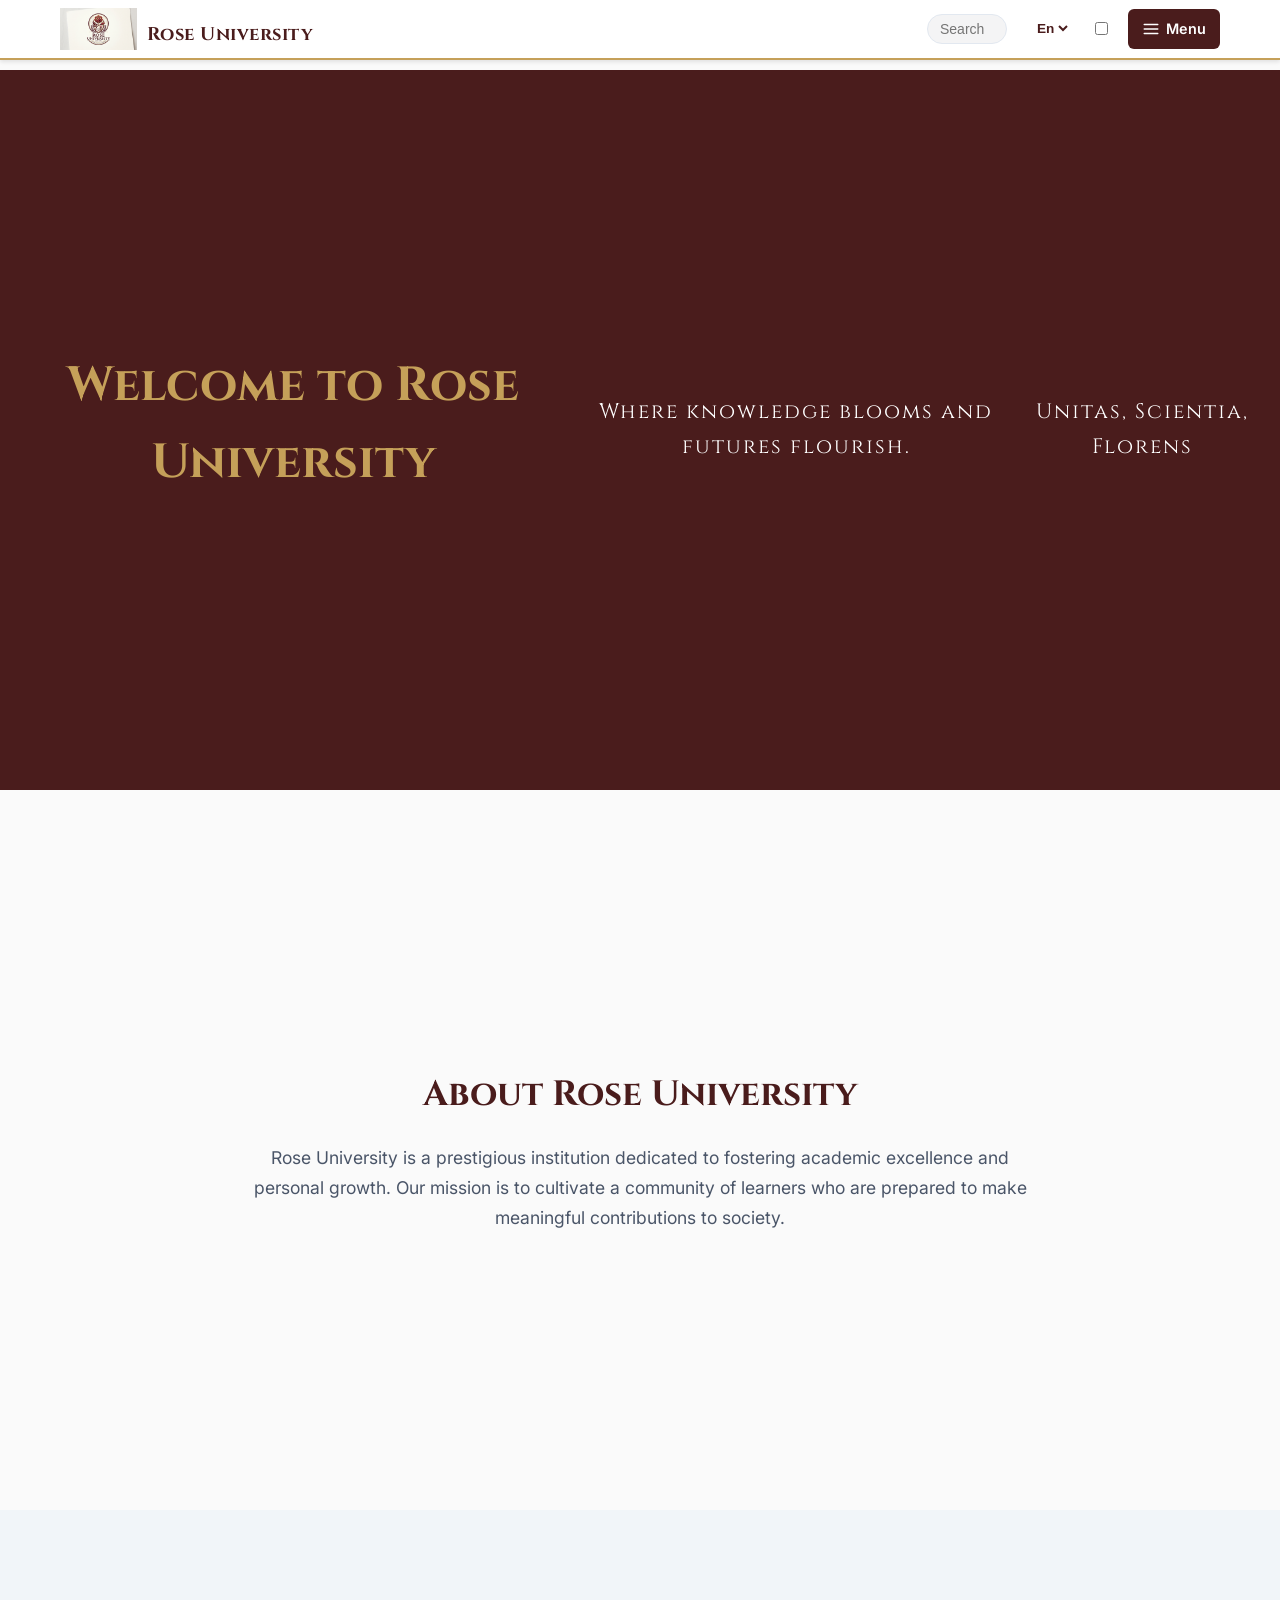
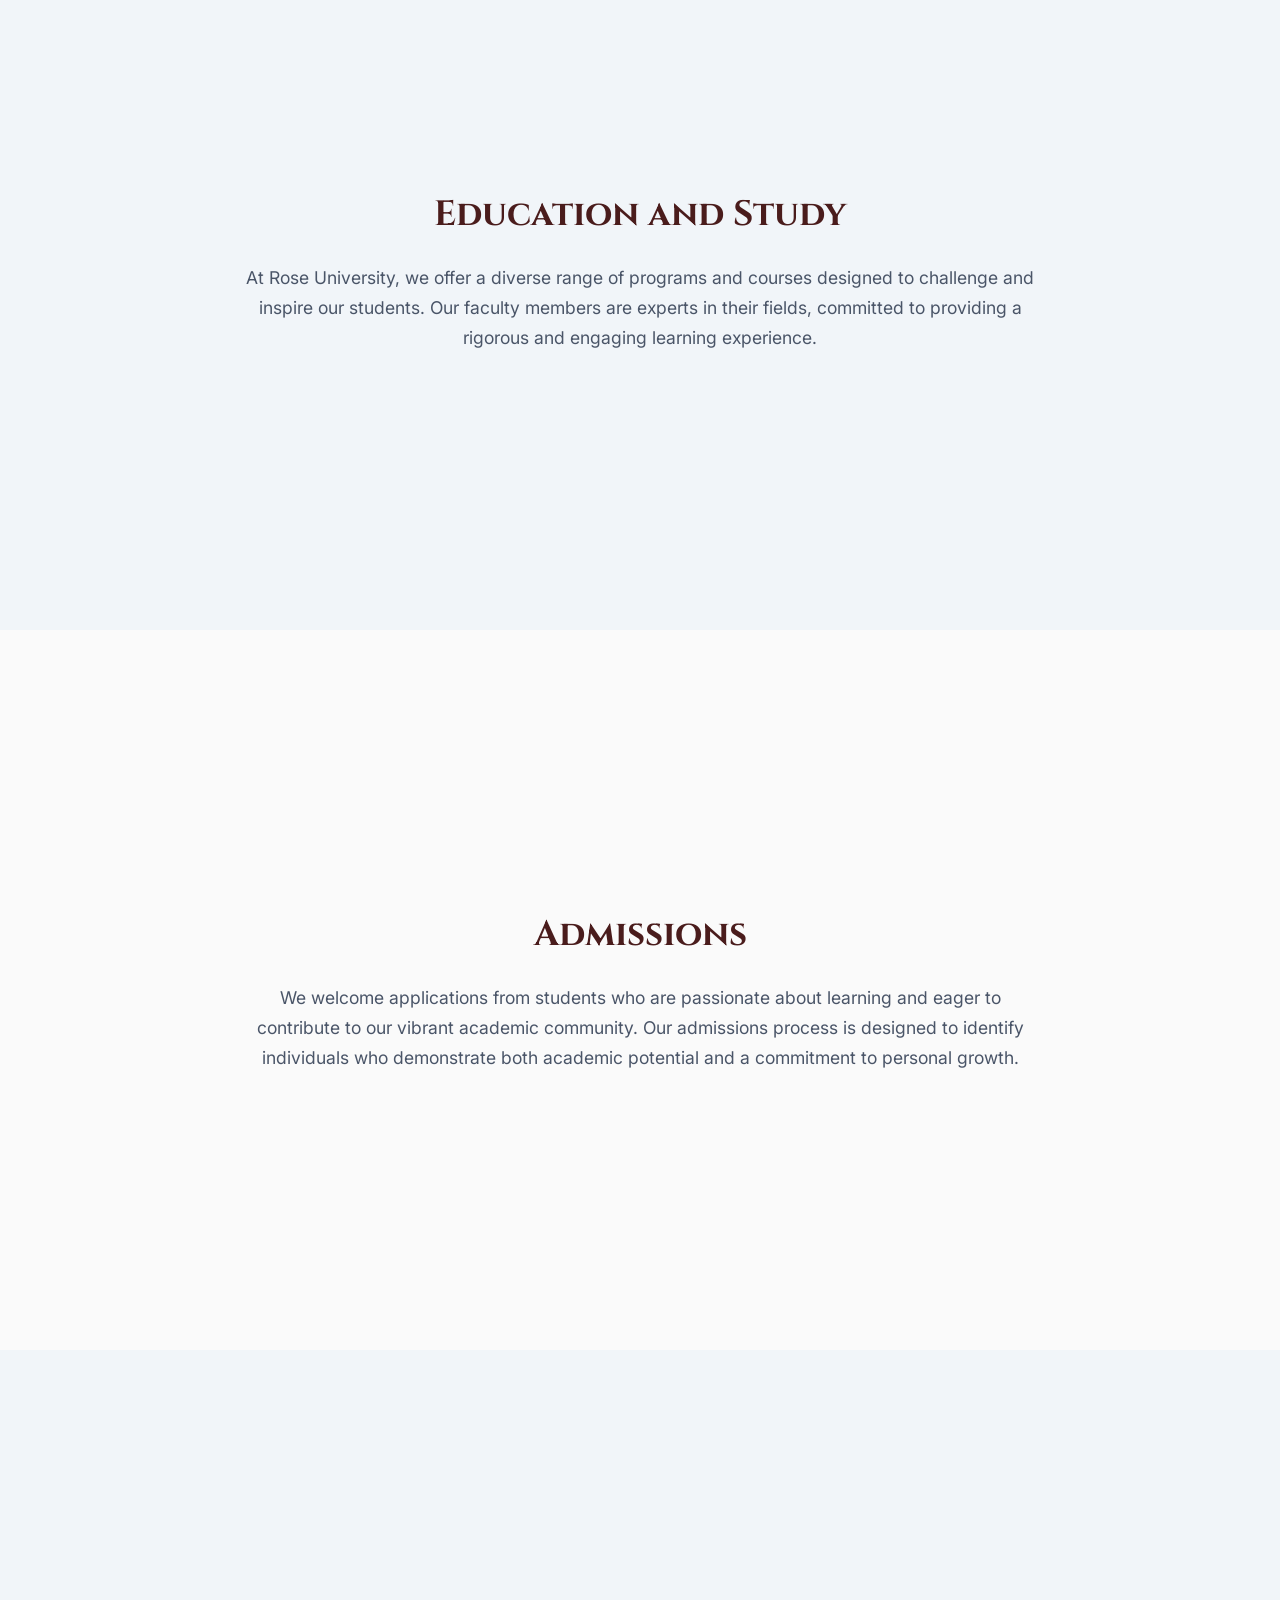
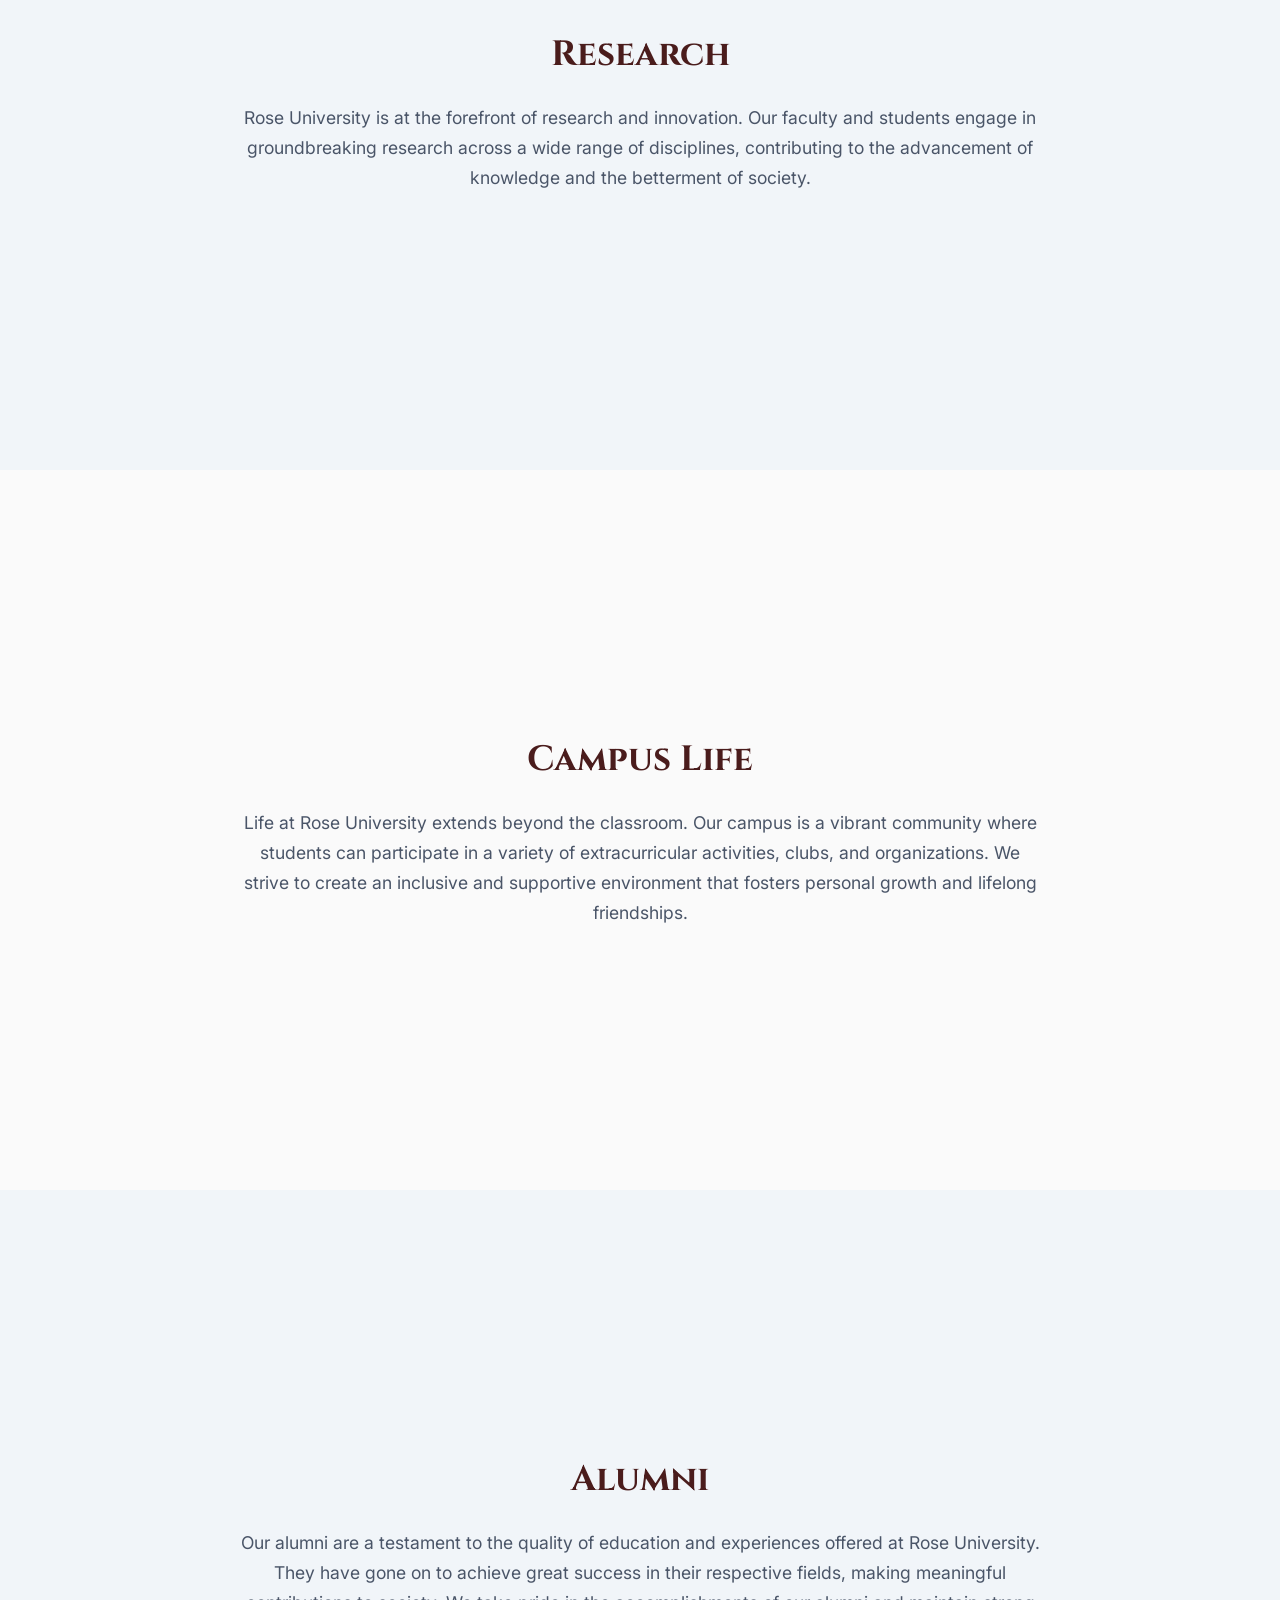
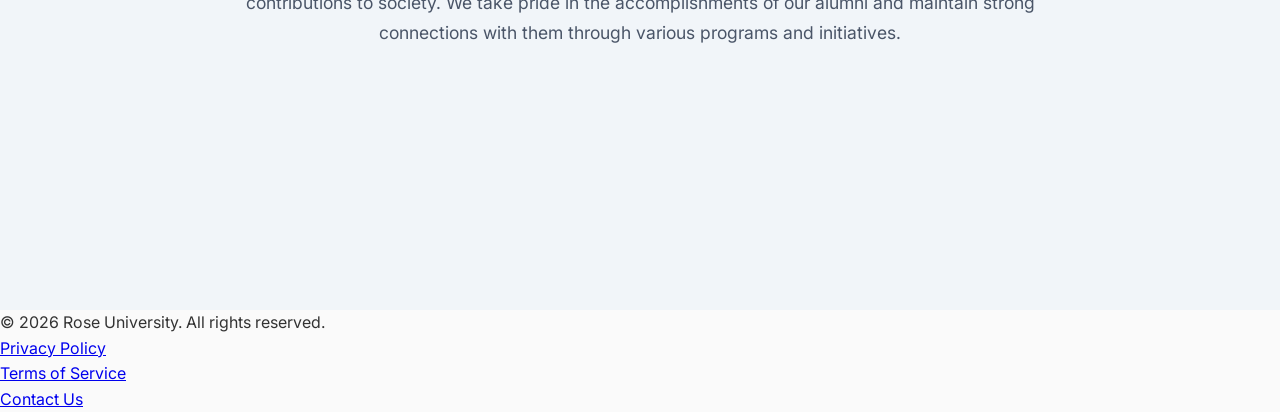
==== runi.html @ fd3b421b "Initial Rose university webpage build" ====
<!DOCTYPE html>
<html lang="en">
<head>
    <meta charset="UTF-8">
    <meta name="viewport" content="width=device-width, initial-scale=1.0">
    <title>Rose University</title>
    <link rel="stylesheet" href="styles1.css">
    <link href="https://fonts.googleapis.com/css2?family=Cinzel:wght@600;700&family=Inter:wght@400;500;600&display=swap" rel="stylesheet">
</head>
<body>
    <!--I'm building the homepage of my imaginary University, Rose University. Its colors are slightly dark blue and dark red and a rose symbol ...-->
    <header class="topbar">
        <div class="topbar-container">
            <a href="#hero" class="logo">
                <img src="runi_logo.png" alt="Rose University Logo" class="logo-image">
                <span class="name">Rose University</span>
            </a>
            <div class="topbar-actions">
                <div class="search-box">
                    <input type="text" placeholder="Search" aria-label="Search">
                </div>
                <div class="language-selector">
                    <svg class="globe-icon" xmlns="http://www.w3.org/2000/svg" viewBox="0 0 24 24" fill="none" stroke="currentColor" stroke-width="2" stroke-linecap="round" stroke-linejoin="round"><circle cx="12" cy="12" r="10"></circle><line x1="2" y1="12" x2="22" y2="12"></line><path d="M12 2a15.3 15.3 0 0 1 4 10 15.3 15.3 0 0 1-4 10 15.3 15.3 0 0 1-4-10 15.3 15.3 0 0 1 4-10z"></path></svg>
                    <select aria-label="Language">
                        <option value="en">En</option>
                        <option value="es">Es</option>
                        <option value="fr">Fr</option>
                    </select>
                </div>
                <input type="checkbox" id="menu-toggle" class="menu-checkbox">
                <label for="menu-toggle" class="menu-btn">
                    <svg class="hamburger-icon" xmlns="http://www.w3.org/2000/svg" viewBox="0 0 24 24" fill="none" stroke="currentColor" stroke-width="2" stroke-linecap="round" stroke-linejoin="round"><line x1="3" y1="12" x2="21" y2="12"></line><line x1="3" y1="6" x2="21" y2="6"></line><line x1="3" y1="18" x2="21" y2="18"></line></svg>
                    <span>Menu</span>
                </label>
                <nav class="dropdown-nav">
                    <ul>
                        <li><a href="#about">About</a></li>
                        <li><a href="#education_and_study">Education And Study</a></li>
                        <li><a href="#admissions">Admissions</a></li>
                        <li><a href="#research">Research</a></li>
                        <li><a href="#campus_life">Campus Life</a></li>
                        <li><a href="#alumni">Alumni</a></li>
                    </ul>
                </nav>
            </div>
        </div>
    </header>
    <main class="page-content">
        <section id="hero" class="section hero-section">
            <h1>Welcome to Rose University</h1>
            <p>Where knowledge blooms and futures flourish.</p>
            <p>Unitas, Scientia, Florens</p>
        </section>
        <section id="about" class="section">
            <div class="section-container">
                <h3>About Rose University</h3>
                <p>Rose University is a prestigious institution dedicated to fostering academic excellence and personal growth. Our mission is to cultivate a community of learners who are prepared to make meaningful contributions to society.</p>
            </div>
        </section>
        <section id="education_and_study" class="section dark-bg">
            <div class="section-container">
                <h3>Education and Study</h3>
                <p>At Rose University, we offer a diverse range of programs and courses designed to challenge and inspire our students. Our faculty members are experts in their fields, committed to providing a rigorous and engaging learning experience.</p>
            </div>
        </section>
        <section id="admissions" class="section">
            <div class="section-container">
                <h3>Admissions</h3>
                <p>We welcome applications from students who are passionate about learning and eager to contribute to our vibrant academic community. Our admissions process is designed to identify individuals who demonstrate both academic potential and a commitment to personal growth.</p>
            </div>
        </section>
        <section id="research" class="section dark-bg">
            <div class="section-container">
                <h3>Research</h3>
                <p>Rose University is at the forefront of research and innovation. Our faculty and students engage in groundbreaking research across a wide range of disciplines, contributing to the advancement of knowledge and the betterment of society.</p>
            </div>
        </section>
        <section id="campus_life" class="section">
            <div class="section-container">
                <h3>Campus Life</h3>
                <p>Life at Rose University extends beyond the classroom. Our campus is a vibrant community where students can participate in a variety of extracurricular activities, clubs, and organizations. We strive to create an inclusive and supportive environment that fosters personal growth and lifelong friendships.</p>
            </div>
        </section>
        <section id="alumni" class="section dark-bg">
            <div class="section-container">
                <h3>Alumni</h3>
                <p>Our alumni are a testament to the quality of education and experiences offered at Rose University. They have gone on to achieve great success in their respective fields, making meaningful contributions to society. We take pride in the accomplishments of our alumni and maintain strong connections with them through various programs and initiatives.</p>
            </div>
        </section>
        <footer class="footer">
            <div class="footer-container">
                <p>&copy; 2026 Rose University. All rights reserved.</p>
                <nav class="footer-nav">
                    <ul>
                        <li><a href="#privacy">Privacy Policy</a></li>
                        <li><a href="#terms">Terms of Service</a></li>
                        <li><a href="#contact">Contact Us</a></li>
                    </ul>
                </nav>
            </div>
        </footer>
    </main>    
</body>
</html>
---- styles1.css ----
:root {
    --dark-burgundy: #4A1C1C;
    --gold: #C5A059;
    --bg-light: #FAFAFA;
    --text-dark: #333333;
    --white: #FFFFFF;
    --border-color: #E2E8F0;
}

* {
    box-sizing: border-box;
    margin: 0;
    padding: 0;
}

body {
    font-family: 'Inter', sans-serif;
    background-color: var(--bg-light);
    color: var(--text-dark);
    line-height: 1.6;
}

.topbar {
    position: fixed;
    top: 0;
    left: 0;
    width: 100%;
    height: 60px;
    background-color: var(--white);
    border-bottom: 2px solid var(--gold);
    box-shadow: 0 2px 4px rgba(0, 0, 0, 0.1);
    z-index: 1000;
}

.topbar-container {
    max-width: 1200px;
    margin: 0 auto;
    display: flex;
    align-items: center;
    padding: 0 20px;
    justify-content: space-between;
    height: 100%;
}

.logo {
    display: flex;
    align-items: left;
    gap: 10px;
    text-decoration: none;
}

.logo-image {
  height: 42px;
  width: auto;
}


.name {
    font-family: 'Cinzel', serif;
    font-weight: 700;
    font-size: 1.15rem;
    color: var(--dark-burgundy);
    letter-spacing: 0.5px;
    padding-top: 12px;
}

.topbar-actions {
    display: flex;
    align-items: center;
    gap: 20px;
}

.search-box {
    position: relative;
    display: flex;
    align-items: center;
}

.search-box input {
    padding: 6px 12px;
    font-size: 0.875rem;
    border: 1px solid var(--border-color);
    border-radius: 20px;
    outline: none;
    background-color: #f4f4f5;
    transition: all 0.2s ease;
    width: 80px;
}

.search-icon {
  position: absolute;
  left: 12px;
  top: 50%;
  transform: translateY(-50%);
  color: #666;
  pointer-events: none; 
}

.language-selector {
  display: flex;
  align-items: center;
  gap: 2px;
  border: none;
  padding: 4px 4px;
  border-radius: 2px;
  background-color: var(--white);
  outline: none;
}

.language-selector select {
  border: none;
  background: transparent;
  font-size: 0.85rem;
  font-weight: 600;
  color: var(--dark-burgundy);
  cursor: pointer;
  outline: none;
}

.menu-btn {
    display: flex;
    align-items: center;
    gap: 6px;
    background-color: var(--dark-burgundy);
    color: var(--white);
    border: none;
    padding: 8px 14px;
    border-radius: 6px;
    font-weight: 600;
    font-size: 0.9rem;
    cursor: pointer;
    transition: background-color 0.2s ease;
}
.menu-btn:hover {
  background-color: #3f0c13;
}

.hamburger-icon {
  width: 18px;
  height: 18px;
  stroke: var(--white);
}

.dropdown-nav {
  display: none;
  position: absolute;
  top: 50px;
  right: 0;
  width: 220px;
  background-color: var(--white);
  border: 1px solid var(--border-color);
  border-radius: 8px;
  box-shadow: 0 10px 20px rgba(0, 0, 0, 0.12);
  padding: 10px 0;
}

.dropdown-nav ul {
  list-style: none;
}

.dropdown-nav a {
  text-decoration: none;
  color: var(--text-dark);
  font-weight: 500;
  font-size: 0.95rem;
  display: block;
  padding: 10px 20px;
  transition: background-color 0.2s ease, color 0.2s ease;
}

.dropdown-nav a:hover {
  background-color: #F8FAFC;
  color: var(--dark-burgundy);
}

.menu-checkbox:checked ~ .dropdown-nav {
  display: block;
}


.page-content {
  margin-top: 70px;
}
.section {
  padding: 100px 20px;
  min-height: 80vh;
  display: flex;
  align-items: center;
  justify-content: center;
}

.section-container {
  max-width: 800px;
  text-align: center;
}

.section h3 {
  font-family: 'Cinzel', serif;
  font-size: 2.2rem;
  color: var(--dark-burgundy);
  margin-bottom: 20px;
}

.section p {
  font-size: 1.1rem;
  line-height: 1.7;
  color: #4A5568;
}

/* Dark Section Accent styling */
.dark-bg {
  background-color: #F1F5F9;
}

/* Hero Section */
.hero-section {
  background-color: var(--dark-burgundy);
  color: var(--white);
  text-align: center;
}

.hero-section h1 {
  font-family: 'Cinzel', serif;
  font-size: 3rem;
  color: var(--gold);
  margin-bottom: 10px;
}

.hero-section p {
  font-family: 'Cinzel', serif;
  color: var(--white);
  font-size: 1.3rem;
  letter-spacing: 2px;
}
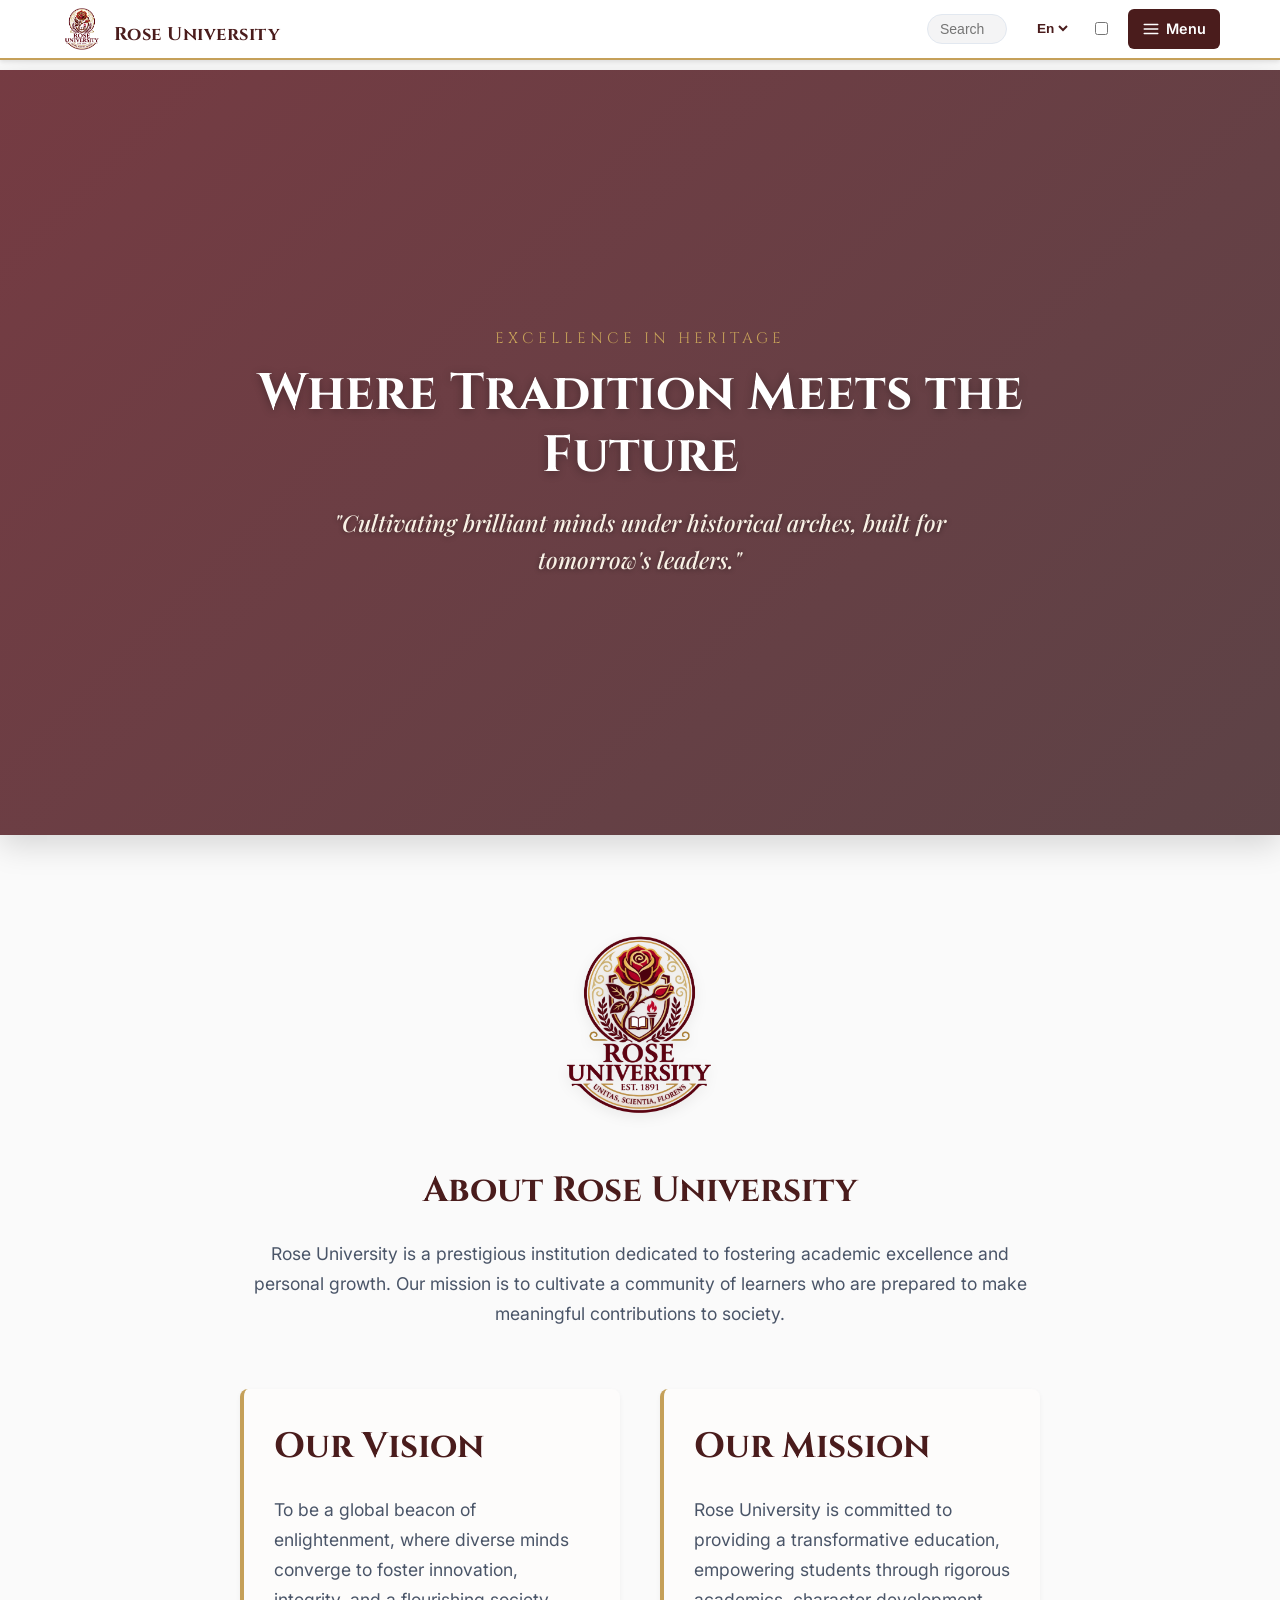
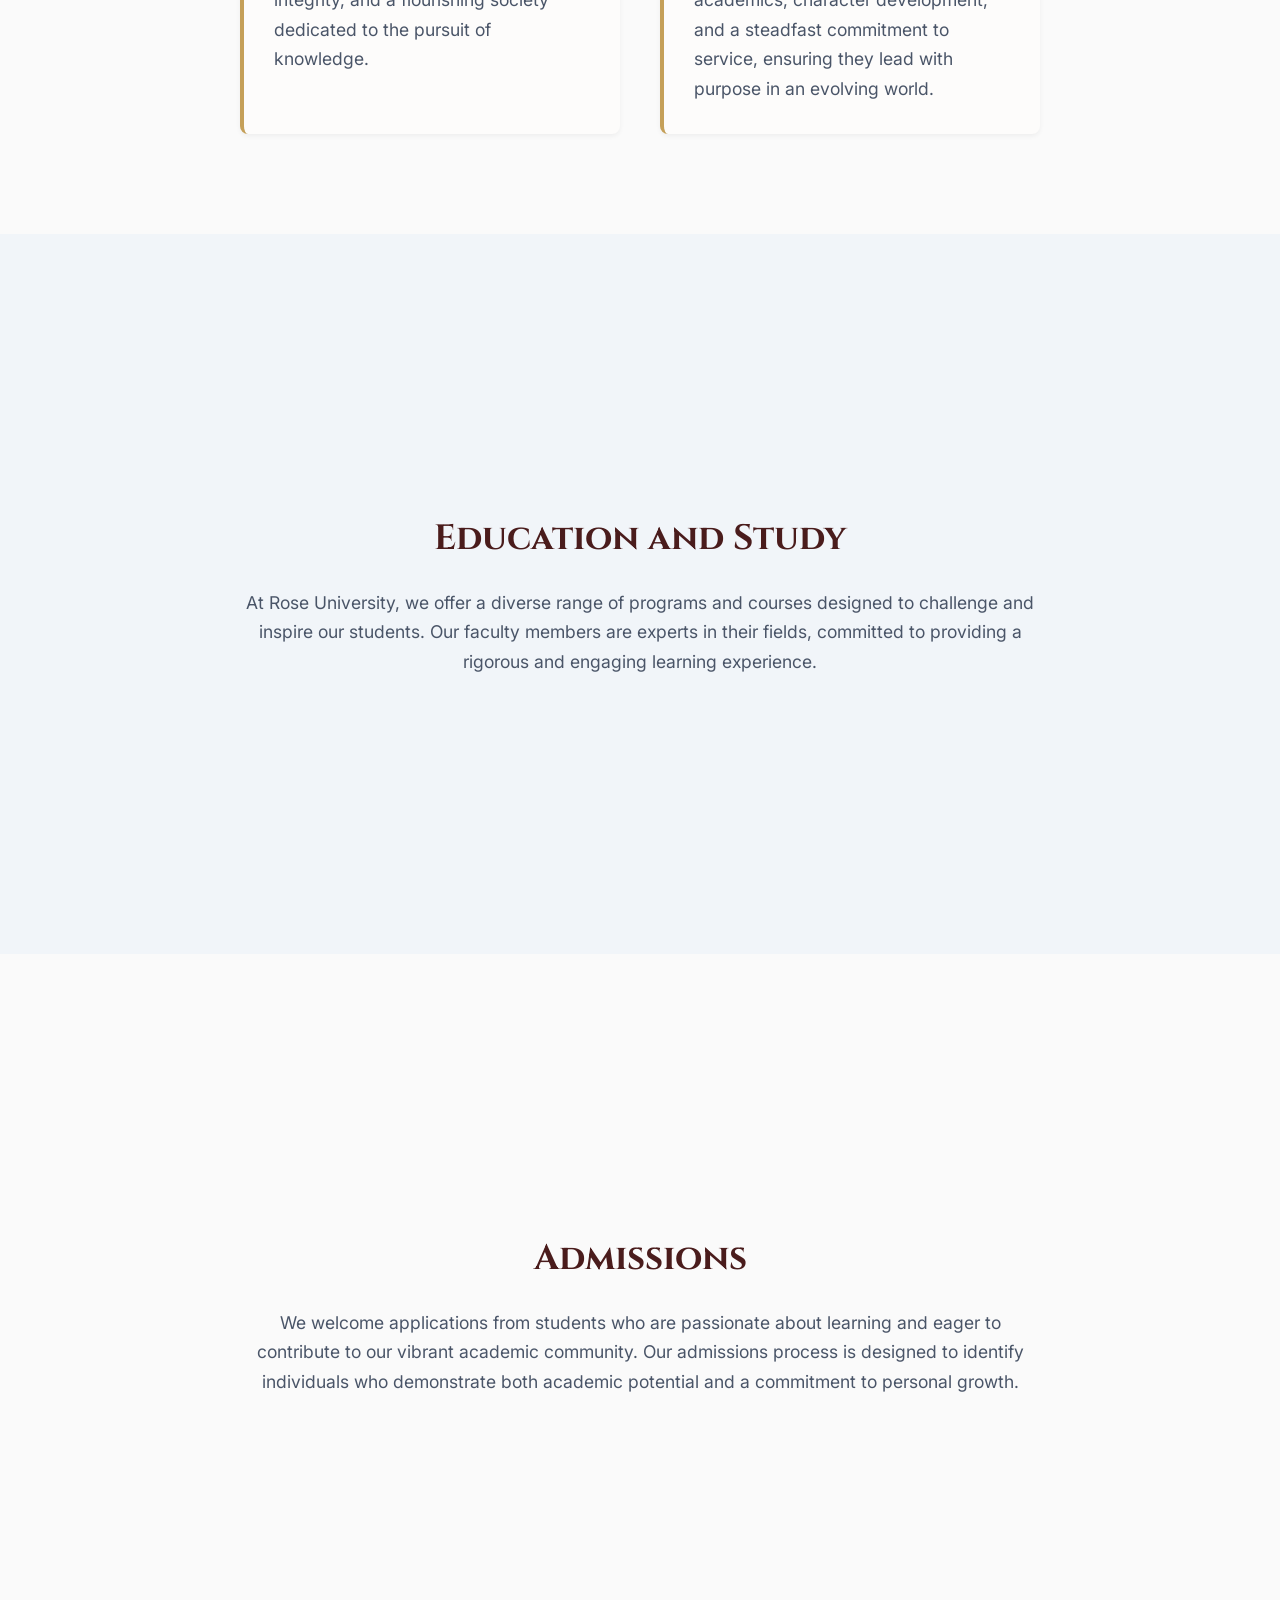
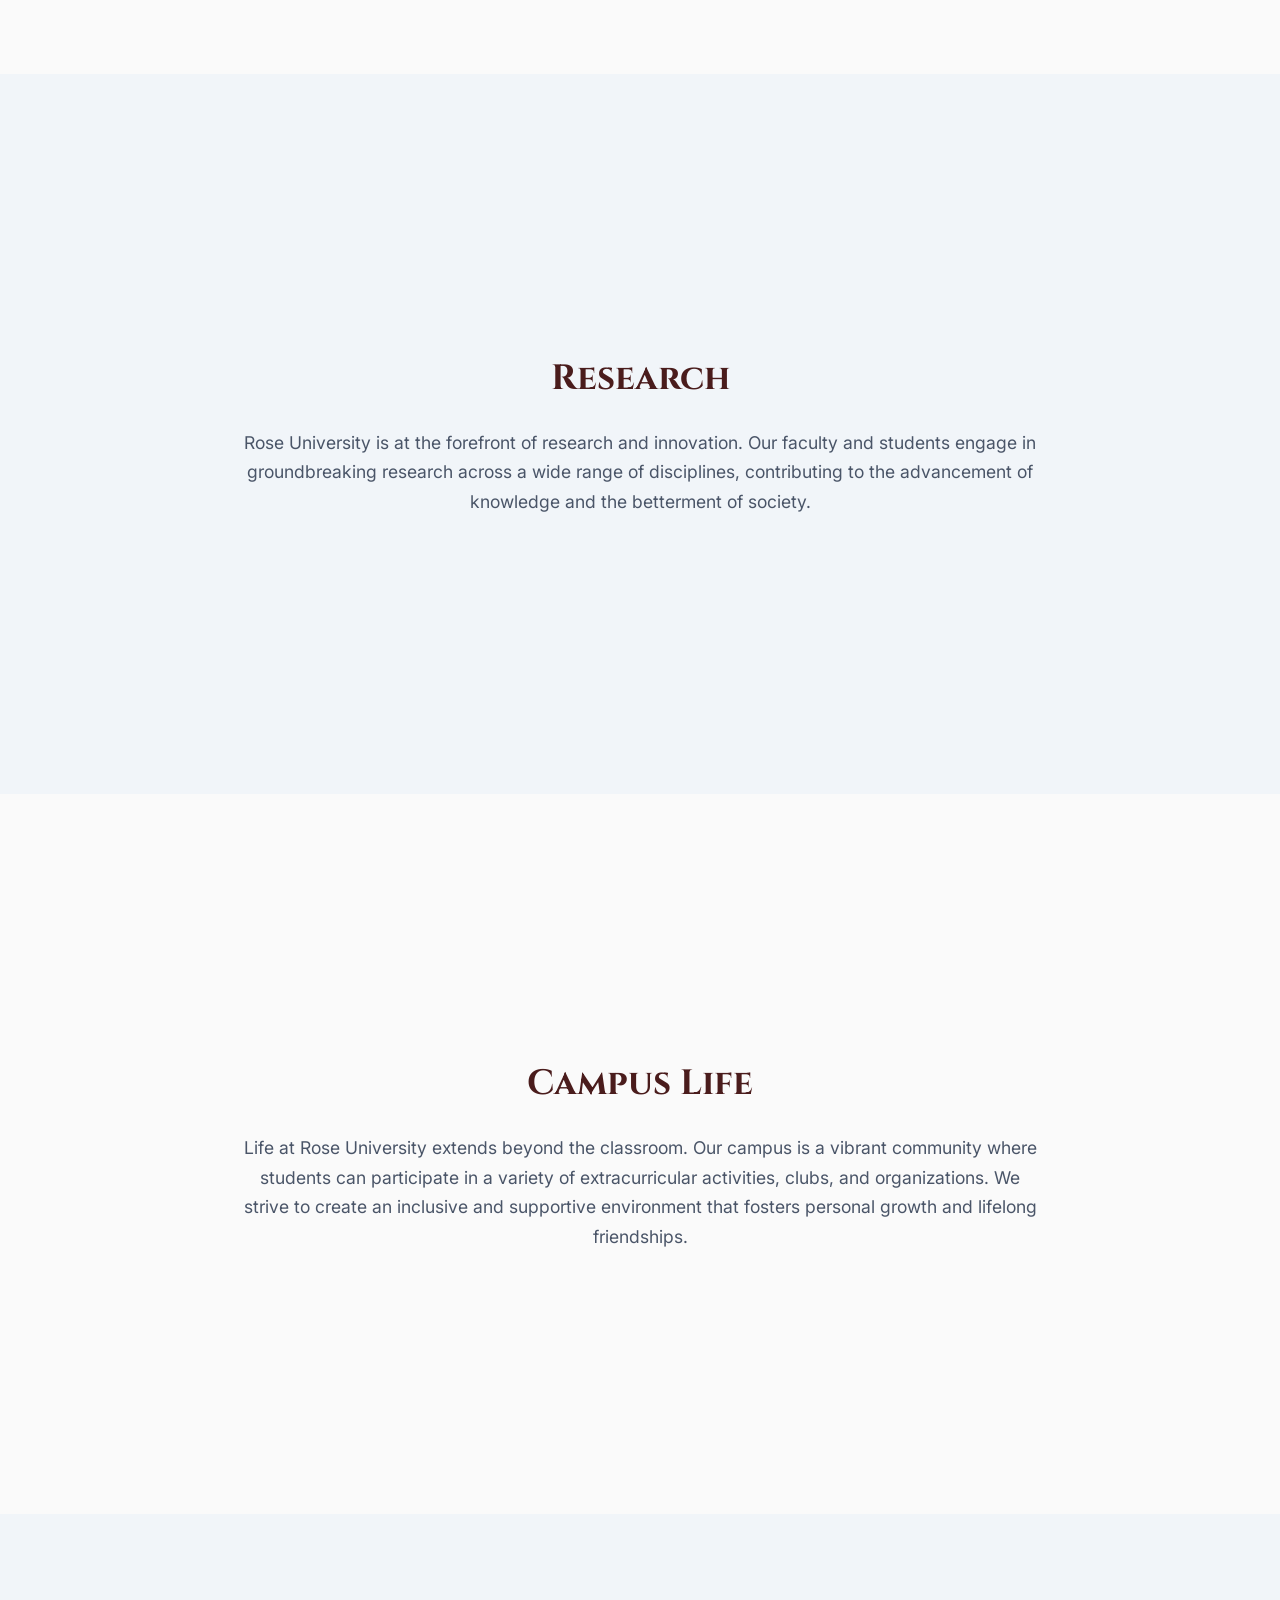
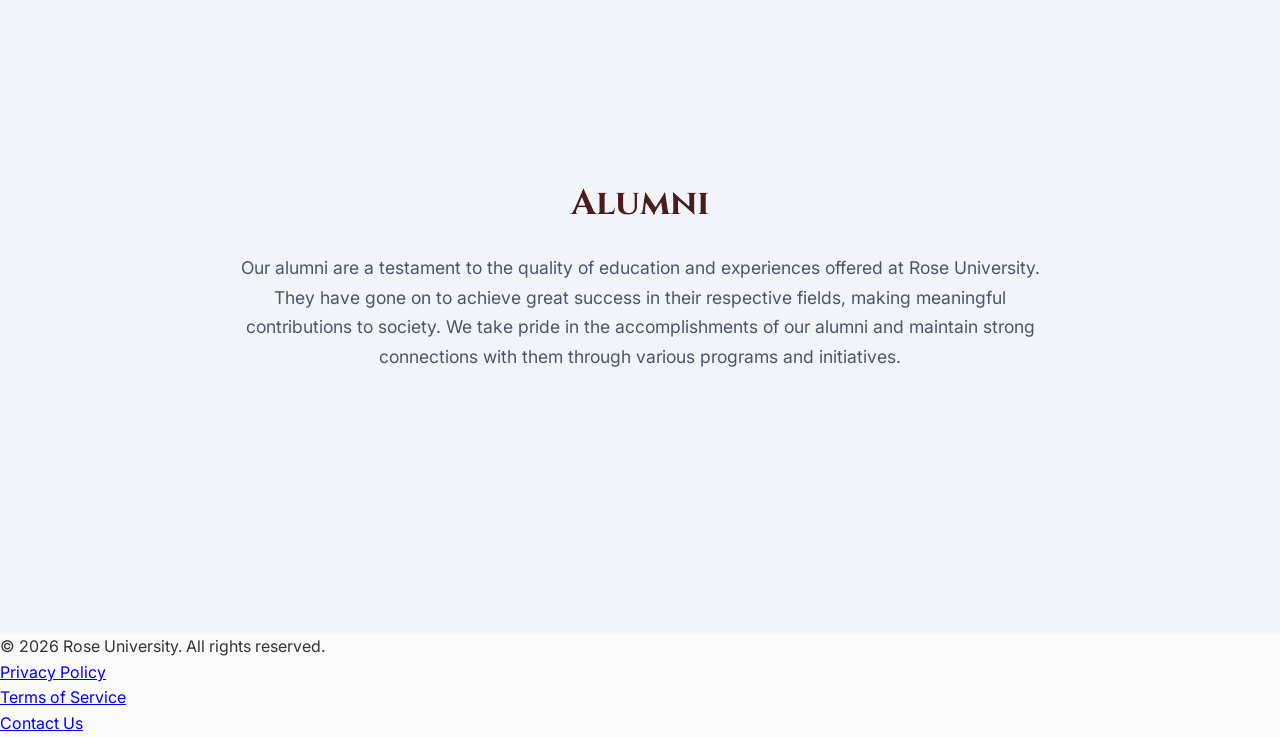
==== commit a1feee35: "My First Ammendments - slide show and about section" ====
--- a/runi.html
+++ b/runi.html
@@ -6,6 +6,7 @@
     <title>Rose University</title>
     <link rel="stylesheet" href="styles1.css">
     <link href="https://fonts.googleapis.com/css2?family=Cinzel:wght@600;700&family=Inter:wght@400;500;600&display=swap" rel="stylesheet">
+    <link href="https://fonts.googleapis.com/css2?family=Cinzel:wght@600;700&family=Playfair+Display:ital,wght@1,500;1,700&family=Inter:wght@400;500&display=swap" rel="stylesheet">
 </head>
 <body>
     <!--I'm building the homepage of my imaginary University, Rose University. Its colors are slightly dark blue and dark red and a rose symbol ...-->
@@ -46,15 +47,51 @@
         </div>
     </header>
     <main class="page-content">
-        <section id="hero" class="section hero-section">
-            <h1>Welcome to Rose University</h1>
-            <p>Where knowledge blooms and futures flourish.</p>
-            <p>Unitas, Scientia, Florens</p>
+        <section id="hero" class="hero-slider">
+            <div class="slider-track">
+                <div class="slide slide-1">
+                    <div class="slide-overlay"></div>
+                    <div class="slide-content">
+                        <span class="slide-tagline">Excellence in Heritage</span>
+                        <h1 class="slide-title">Where Tradition Meets the Future</h1>
+                        <p class="slide-commentary">"Cultivating brilliant minds under historical arches, built for tomorrow's leaders."</p>
+                    </div>
+                </div>
+                <div class="slide slide-2">
+                    <div class="slide-overlay"></div>
+                    <div class="slide-content">
+                        <span class="slide-tagline">Academic Innovation</span>
+                        <h1 class="slide-title">Unbound Intellectual Discovery</h1>
+                        <p class="slide-commentary">"Fostering groundbreaking research across global disciplines with passion and precision."</p>
+                    </div>
+                </div>
+                <div class="slide slide-3">
+                    <div class="slide-overlay"></div>
+                    <div class="slide-content">
+                        <span class="slide-tagline">Vibrant Campus Life</span>
+                        <h1 class="slide-title">A Community That Flourishes</h1>
+                        <p class="slide-commentary">"Unitas, Scientia, Florens — In unity and knowledge, we bloom together."</p>
+                    </div>
+                </div>
+            </div>
         </section>
         <section id="about" class="section">
             <div class="section-container">
+                <div class="about-logo-container">
+                    <img src="runi_logo.png" alt="Rose University Large Crest" class="about-logo_large">
+                </div>
                 <h3>About Rose University</h3>
                 <p>Rose University is a prestigious institution dedicated to fostering academic excellence and personal growth. Our mission is to cultivate a community of learners who are prepared to make meaningful contributions to society.</p>
+                <div class="vision-mission-grid">
+                    <div class="vm-item">
+                        <h3>Our Vision</h3>
+                        <p>To be a global beacon of enlightenment, where diverse minds converge to foster innovation, integrity, and a flourishing society dedicated to the pursuit of knowledge.</p>
+                    </div>
+                    <div class="vm-item">
+                        <h3>Our Mission</h3>
+                        <p>Rose University is committed to providing a transformative education, empowering students through rigorous academics, character development, and a steadfast commitment to service, ensuring they lead with purpose in an evolving world.</p>
+                    </div>
+                </div>
             </div>
         </section>
         <section id="education_and_study" class="section dark-bg">
--- a/styles1.css
+++ b/styles1.css
@@ -52,8 +52,64 @@
 .logo-image {
   height: 42px;
   width: auto;
-}
-
+  background: transparent;
+}
+
+.about-section {
+  padding: 120px 20px; /* Increased padding */
+  background-color: var(--white); /* Contrasts dark hero/academics */
+}
+
+/* Container for the large About page logo */
+.about-logo-container {
+  text-align: center;
+  margin-bottom: 40px; /* Space before the h2 header */
+}
+
+/* The large version of the logo */
+.about-logo_large {
+  /* Significantly larger than the topbar's 42px */
+  height: 180px; 
+  width: auto;
+  
+  /* Apply a slight shadow to lift the logo off the page */
+  filter: drop-shadow(0 4px 6px rgba(0,0,0,0.1));
+  
+  /* Smoothly scales if the screen gets very small */
+  max-width: 100%;
+}
+
+/* Styling for Vision & Mission Grid */
+.vision-mission-grid {
+  display: flex;
+  gap: 40px;
+  margin-top: 60px; /* Space after the main description */
+  text-align: left; /* Reading alignment */
+  flex-wrap: wrap; /* Stacks on mobile */
+}
+
+.vm-item {
+  flex: 1; /* Equal width columns */
+  min-width: 280px; /* Prevents squeezing */
+  background-color: #FDFCFB; /* Very subtle background lift */
+  padding: 30px;
+  border-radius: 8px;
+  border-left: 4px solid var(--gold); /* Classic academic accent */
+  box-shadow: 0 2px 5px rgba(0,0,0,0.05);
+}
+
+.vm-item h3 {
+  font-family: 'Cinzel', serif;
+  color: var(--dark-burgundy);
+  font-size: 1.5rem;
+  margin-bottom: 15px;
+}
+
+.vm-item p {
+  font-size: 1rem;
+  line-height: 1.6;
+  color: #555;
+}
 
 .name {
     font-family: 'Cinzel', serif;
@@ -212,23 +268,120 @@
   background-color: #F1F5F9;
 }
 
-/* Hero Section */
-.hero-section {
-  background-color: var(--dark-burgundy);
-  color: var(--white);
+
+.hero-slider {
+  position: relative;
+  width: 100%;
+  height: 85vh; /* Takes up 85% of view height */
+  overflow: hidden;
+  box-shadow: 0 10px 30px rgba(0, 0, 0, 0.15); /* Seamless blend into section below */
+}
+
+/* Sliding Track (Width = 300% for 3 slides) */
+.slider-track {
+  display: flex;
+  width: 300%;
+  height: 100%;
+  animation: slideAnimation 18s infinite ease-in-out;
+}
+
+/* --- INDIVIDUAL SLIDES & BURGUNDY SPLASHED BACKGROUNDS --- */
+.slide {
+  position: relative;
+  width: 100%;
+  height: 100%;
+  background-size: cover;
+  background-position: center;
+  display: flex;
+  align-items: center;
+  justify-content: center;
   text-align: center;
-}
-
-.hero-section h1 {
+  padding: 0 20px;
+}
+
+/* Slide 1: Historical Architecture */
+.slide-1 {
+  background-image: url('https://images.unsplash.com/photo-1541339907198-e08756dedf3f?auto=format&fit=crop&w=1600&q=80');
+}
+
+/* Slide 2: Modern Library/Study */
+.slide-2 {
+  background-image: url('https://images.unsplash.com/photo-1523050854058-8df90110c9f1?auto=format&fit=crop&w=1600&q=80');
+}
+
+/* Slide 3: Campus Grounds */
+.slide-3 {
+  background-image: url('https://images.unsplash.com/photo-1562774053-701939374585?auto=format&fit=crop&w=1600&q=80');
+}
+
+/* Burgundy Overlay Filter */
+.slide-overlay {
+  position: absolute;
+  top: 0;
+  left: 0;
+  width: 100%;
+  height: 100%;
+  /* Gradient overlay: Burgundy blend with dark vignette */
+  background: linear-gradient(
+    135deg,
+    rgba(88, 17, 26, 0.82) 0%, 
+    rgba(40, 5, 10, 0.75) 100%
+  );
+  z-index: 1;
+}
+
+/* --- ARTISTIC TYPOGRAPHY & COMMENTARY --- */
+.slide-content {
+  position: relative;
+  z-index: 2;
+  max-width: 850px;
+  color: #FFFFFF;
+}
+
+.slide-tagline {
   font-family: 'Cinzel', serif;
-  font-size: 3rem;
+  font-size: 0.95rem;
+  letter-spacing: 4px;
+  text-transform: uppercase;
   color: var(--gold);
-  margin-bottom: 10px;
-}
-
-.hero-section p {
+  margin-bottom: 12px;
+  display: block;
+}
+
+.slide-title {
   font-family: 'Cinzel', serif;
-  color: var(--white);
-  font-size: 1.3rem;
-  letter-spacing: 2px;
-}+  font-size: 3.2rem;
+  font-weight: 700;
+  margin-bottom: 18px;
+  line-height: 1.2;
+  text-shadow: 0 2px 10px rgba(0,0,0,0.3);
+}
+
+.slide-commentary {
+  font-family: 'Playfair Display', serif;
+  font-style: italic; /* Artistic editorial feel */
+  font-size: 1.45rem;
+  font-weight: 500;
+  color: #F8F1E5;
+  line-height: 1.6;
+  max-width: 700px;
+  margin: 0 auto;
+  text-shadow: 0 1px 5px rgba(0,0,0,0.4);
+}
+
+/* --- PURE CSS SLIDING ANIMATION --- */
+@keyframes slideAnimation {
+  0%, 28% {
+    transform: translateX(0%); /* Hold Slide 1 */
+  }
+  33%, 61% {
+    transform: translateX(-100vw); /* Transition & Hold Slide 2 */
+  }
+  66%, 94% {
+    transform: translateX(-200vw); /* Transition & Hold Slide 3 */
+  }
+  100% {
+    transform: translateX(0%); /* Reset back to Slide 1 */
+  }
+}
+
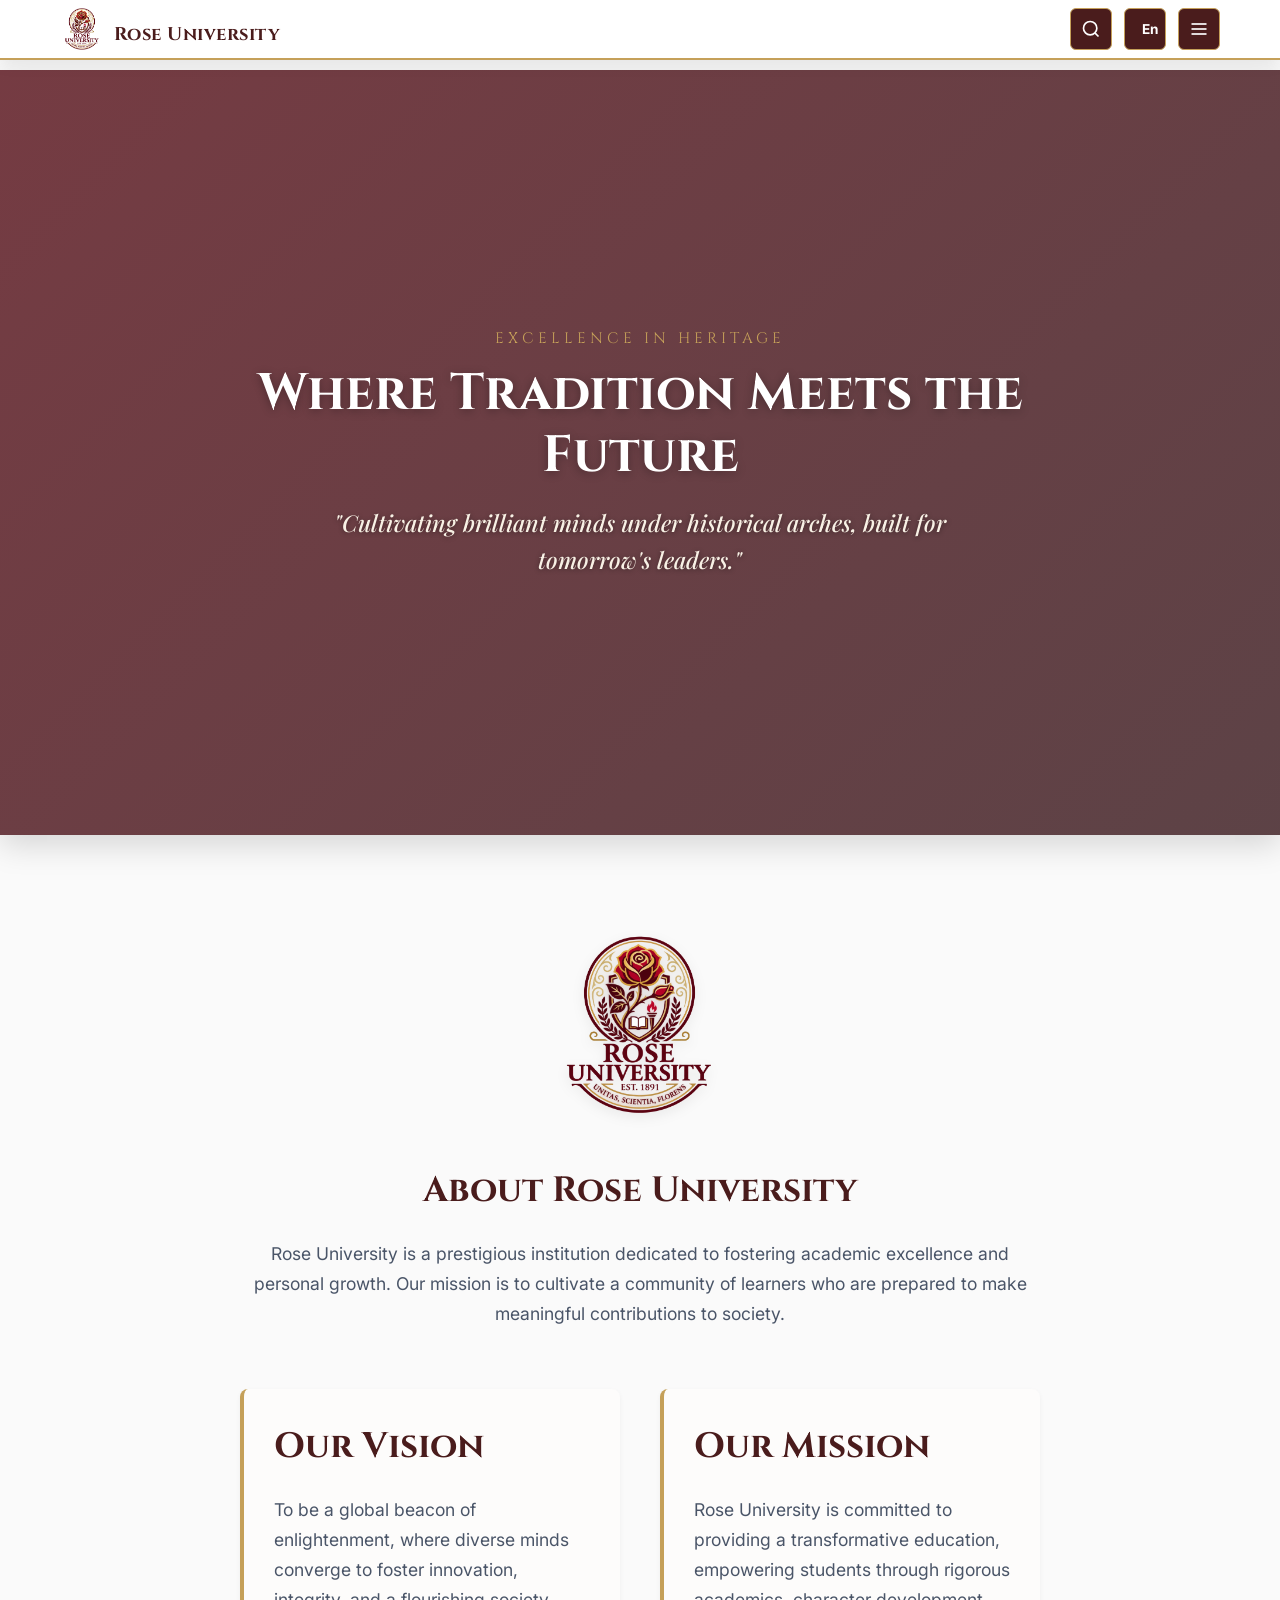
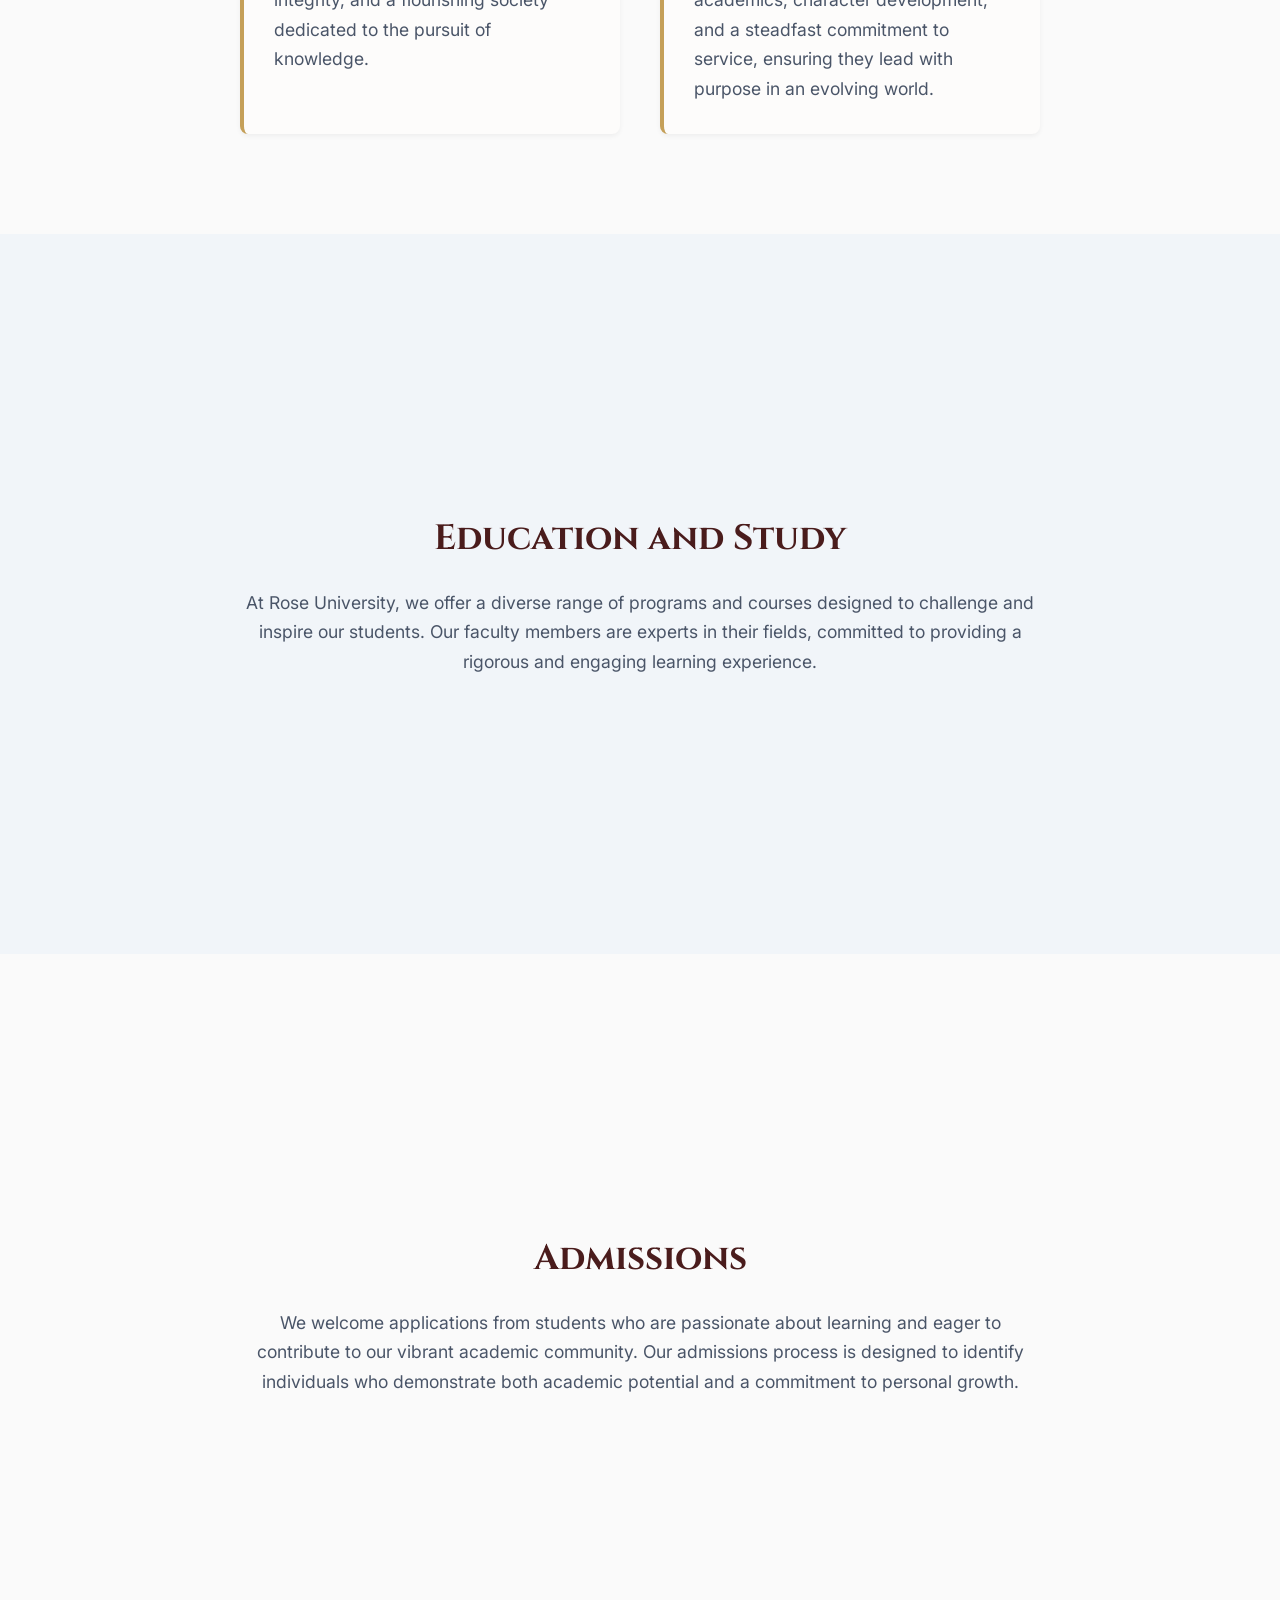
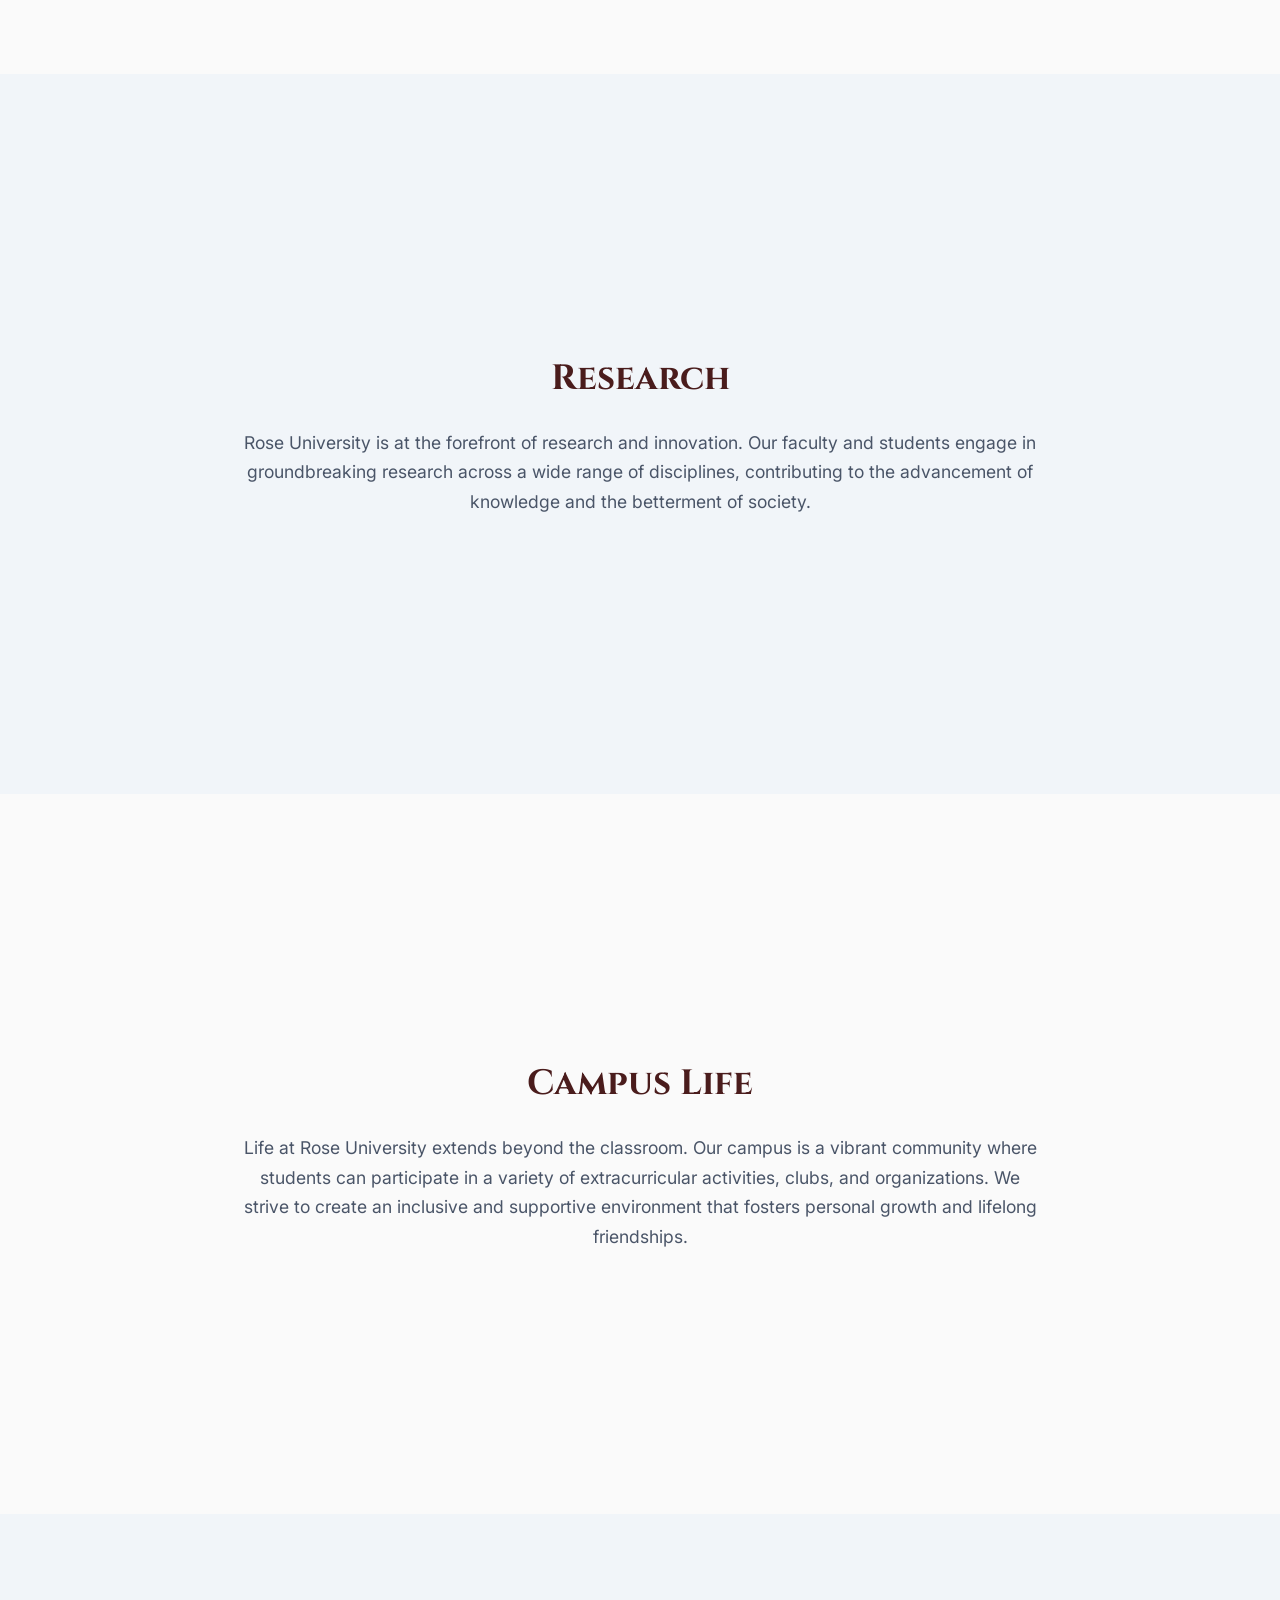
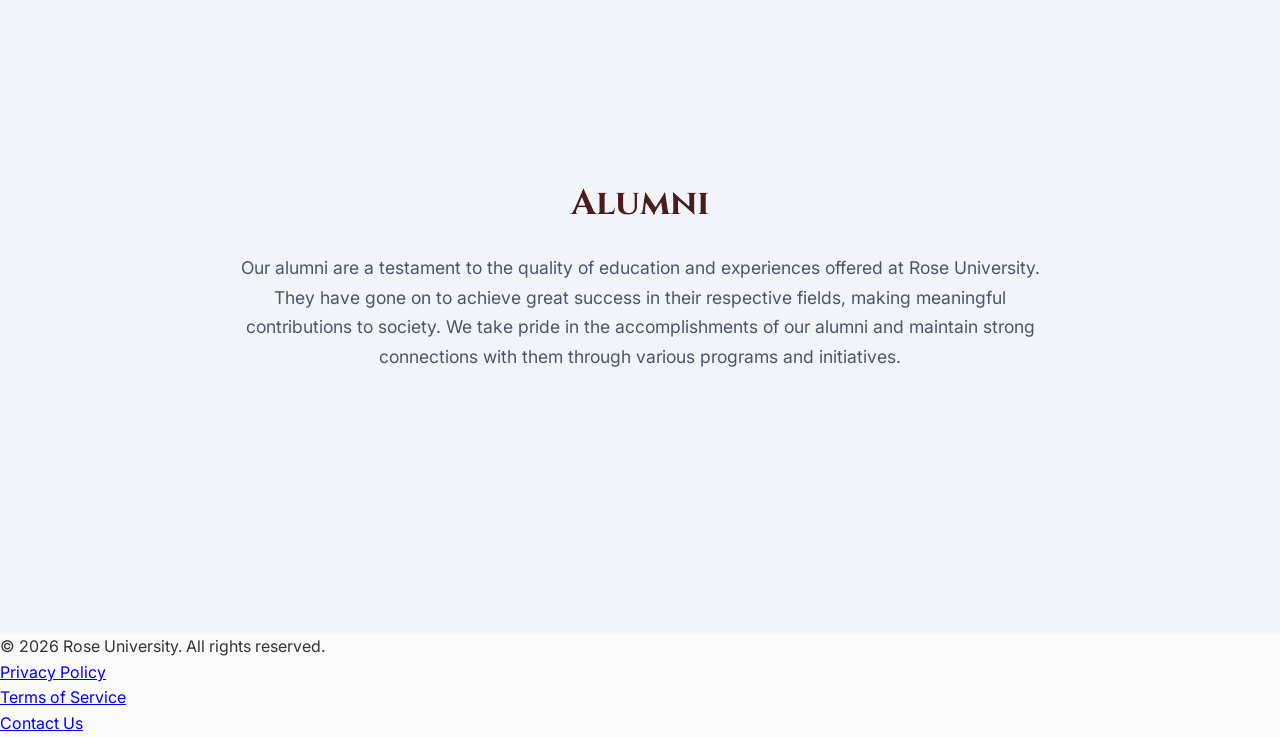
==== commit 14b39bb5: "Modified the Nav Bar" ====
--- a/runi.html
+++ b/runi.html
@@ -18,20 +18,21 @@
             </a>
             <div class="topbar-actions">
                 <div class="search-box">
-                    <input type="text" placeholder="Search" aria-label="Search">
+                    <input type="text" placeholder="Type to search..." aria-label="Search">
+                    <button class="icon-box search-btn" type="button" aria-label="Search Button">
+                        <svg class="nav-icon" xmlns="http://www.w3.org/2000/svg" viewBox="0 0 24 24" fill="none" stroke="currentColor" stroke-width="2"><circle cx="11" cy="11" r="8"></circle><line x1="21" y1="21" x2="16.65" y2="16.65"></line></svg>
+                    </button>
                 </div>
-                <div class="language-selector">
-                    <svg class="globe-icon" xmlns="http://www.w3.org/2000/svg" viewBox="0 0 24 24" fill="none" stroke="currentColor" stroke-width="2" stroke-linecap="round" stroke-linejoin="round"><circle cx="12" cy="12" r="10"></circle><line x1="2" y1="12" x2="22" y2="12"></line><path d="M12 2a15.3 15.3 0 0 1 4 10 15.3 15.3 0 0 1-4 10 15.3 15.3 0 0 1-4-10 15.3 15.3 0 0 1 4-10z"></path></svg>
-                    <select aria-label="Language">
+                <div class="icon-box lang-box">
+                    <select aria-label="Select Language">
                         <option value="en">En</option>
                         <option value="es">Es</option>
                         <option value="fr">Fr</option>
                     </select>
                 </div>
                 <input type="checkbox" id="menu-toggle" class="menu-checkbox">
-                <label for="menu-toggle" class="menu-btn">
-                    <svg class="hamburger-icon" xmlns="http://www.w3.org/2000/svg" viewBox="0 0 24 24" fill="none" stroke="currentColor" stroke-width="2" stroke-linecap="round" stroke-linejoin="round"><line x1="3" y1="12" x2="21" y2="12"></line><line x1="3" y1="6" x2="21" y2="6"></line><line x1="3" y1="18" x2="21" y2="18"></line></svg>
-                    <span>Menu</span>
+                <label for="menu-toggle" class="icon-box menu-btn" aria-label="Toggle Menu">
+                    <svg class="nav-icon" xmlns="http://www.w3.org/2000/svg" viewBox="0 0 24 24" fill="none" stroke="currentColor" stroke-width="2"><line x1="3" y1="12" x2="21" y2="12"></line><line x1="3" y1="6" x2="21" y2="6"></line><line x1="3" y1="18" x2="21" y2="18"></line></svg>
                 </label>
                 <nav class="dropdown-nav">
                     <ul>
--- a/styles1.css
+++ b/styles1.css
@@ -28,7 +28,7 @@
     height: 60px;
     background-color: var(--white);
     border-bottom: 2px solid var(--gold);
-    box-shadow: 0 2px 4px rgba(0, 0, 0, 0.1);
+    box-shadow: 0 4px 15px rgba(0, 0, 0, 0.08);
     z-index: 1000;
 }
 
@@ -123,7 +123,65 @@
 .topbar-actions {
     display: flex;
     align-items: center;
-    gap: 20px;
+    gap: 12px;
+    position: relative;
+}
+
+.icon-box {
+  width: 42px;
+  height: 42px;
+  background-color: var(--dark-burgundy);
+  color: var(--white);
+  border: 1px solid var(--gold);
+  border-radius: 6px;
+  display: flex;
+  align-items: center;
+  justify-content: center;
+  cursor: pointer;
+  user-select: none;
+  transition: all 0.2s ease;
+}
+
+.icon-box:hover {
+  background-color: #3f0c13;
+  border-color: var(--white);
+}
+
+.nav-icon {
+  width: 20px;
+  height: 20px;
+  stroke: var(--white);
+}
+
+.lang-box {
+  padding: 0;
+  position: relative;
+}
+
+.lang-box select {
+  width: 100%;
+  height: 100%;
+  background: transparent;
+  color: var(--white);
+  border: none;
+  font-family: 'Inter', sans-serif;
+  font-weight: 700;
+  font-size: 0.85rem;
+  text-align: center;
+  cursor: pointer;
+  outline: none;
+  /* Hides default browser dropdown arrows */
+  -webkit-appearance: none;
+  -moz-appearance: none;
+  appearance: none;
+  padding-left: 10px;
+}
+
+/* Style the dropdown menu choices */
+.lang-box select option {
+  background-color: var(--dark-burgundy);
+  color: var(--white);
+  font-weight: 600;
 }
 
 .search-box {
@@ -133,79 +191,38 @@
 }
 
 .search-box input {
-    padding: 6px 12px;
-    font-size: 0.875rem;
-    border: 1px solid var(--border-color);
-    border-radius: 20px;
-    outline: none;
-    background-color: #f4f4f5;
-    transition: all 0.2s ease;
-    width: 80px;
-}
-
-.search-icon {
-  position: absolute;
-  left: 12px;
-  top: 50%;
-  transform: translateY(-50%);
-  color: #666;
-  pointer-events: none; 
-}
-
-.language-selector {
-  display: flex;
-  align-items: center;
-  gap: 2px;
+  width: 0;
+  padding: 0;
   border: none;
-  padding: 4px 4px;
-  border-radius: 2px;
-  background-color: var(--white);
   outline: none;
-}
-
-.language-selector select {
-  border: none;
-  background: transparent;
-  font-size: 0.85rem;
-  font-weight: 600;
-  color: var(--dark-burgundy);
-  cursor: pointer;
-  outline: none;
-}
-
-.menu-btn {
-    display: flex;
-    align-items: center;
-    gap: 6px;
-    background-color: var(--dark-burgundy);
-    color: var(--white);
-    border: none;
-    padding: 8px 14px;
-    border-radius: 6px;
-    font-weight: 600;
-    font-size: 0.9rem;
-    cursor: pointer;
-    transition: background-color 0.2s ease;
-}
-.menu-btn:hover {
-  background-color: #3f0c13;
-}
-
-.hamburger-icon {
-  width: 18px;
-  height: 18px;
-  stroke: var(--white);
-}
-
+  background-color: transparent;
+  transition: all 0.3s ease;
+  font-size: 0.9rem;
+  border-radius: 6px 0 0 6px;
+}
+
+.search-box:hover input,
+.search-box input:focus {
+  width: 200px;
+  padding: 10px 14px;
+  background-color: #F4F4F5;
+  border: 1px solid var(--gold);
+  border-right: none;
+}
+.menu-checkbox {
+  display: none;
+}
+
+/* Dropdown Menu */
 .dropdown-nav {
   display: none;
   position: absolute;
-  top: 50px;
+  top: 55px;
   right: 0;
   width: 220px;
   background-color: var(--white);
-  border: 1px solid var(--border-color);
-  border-radius: 8px;
+  border: 1px solid var(--gold);
+  border-radius: 6px;
   box-shadow: 0 10px 20px rgba(0, 0, 0, 0.12);
   padding: 10px 0;
 }
@@ -306,7 +323,7 @@
 
 /* Slide 2: Modern Library/Study */
 .slide-2 {
-  background-image: url('https://images.unsplash.com/photo-1523050854058-8df90110c9f1?auto=format&fit=crop&w=1600&q=80');
+  background-image: url('https://images.unsplash.com/photo-1507842217343-583bb7270b66?auto=format&fit=crop&w=1600&q=80');
 }
 
 /* Slide 3: Campus Grounds */
